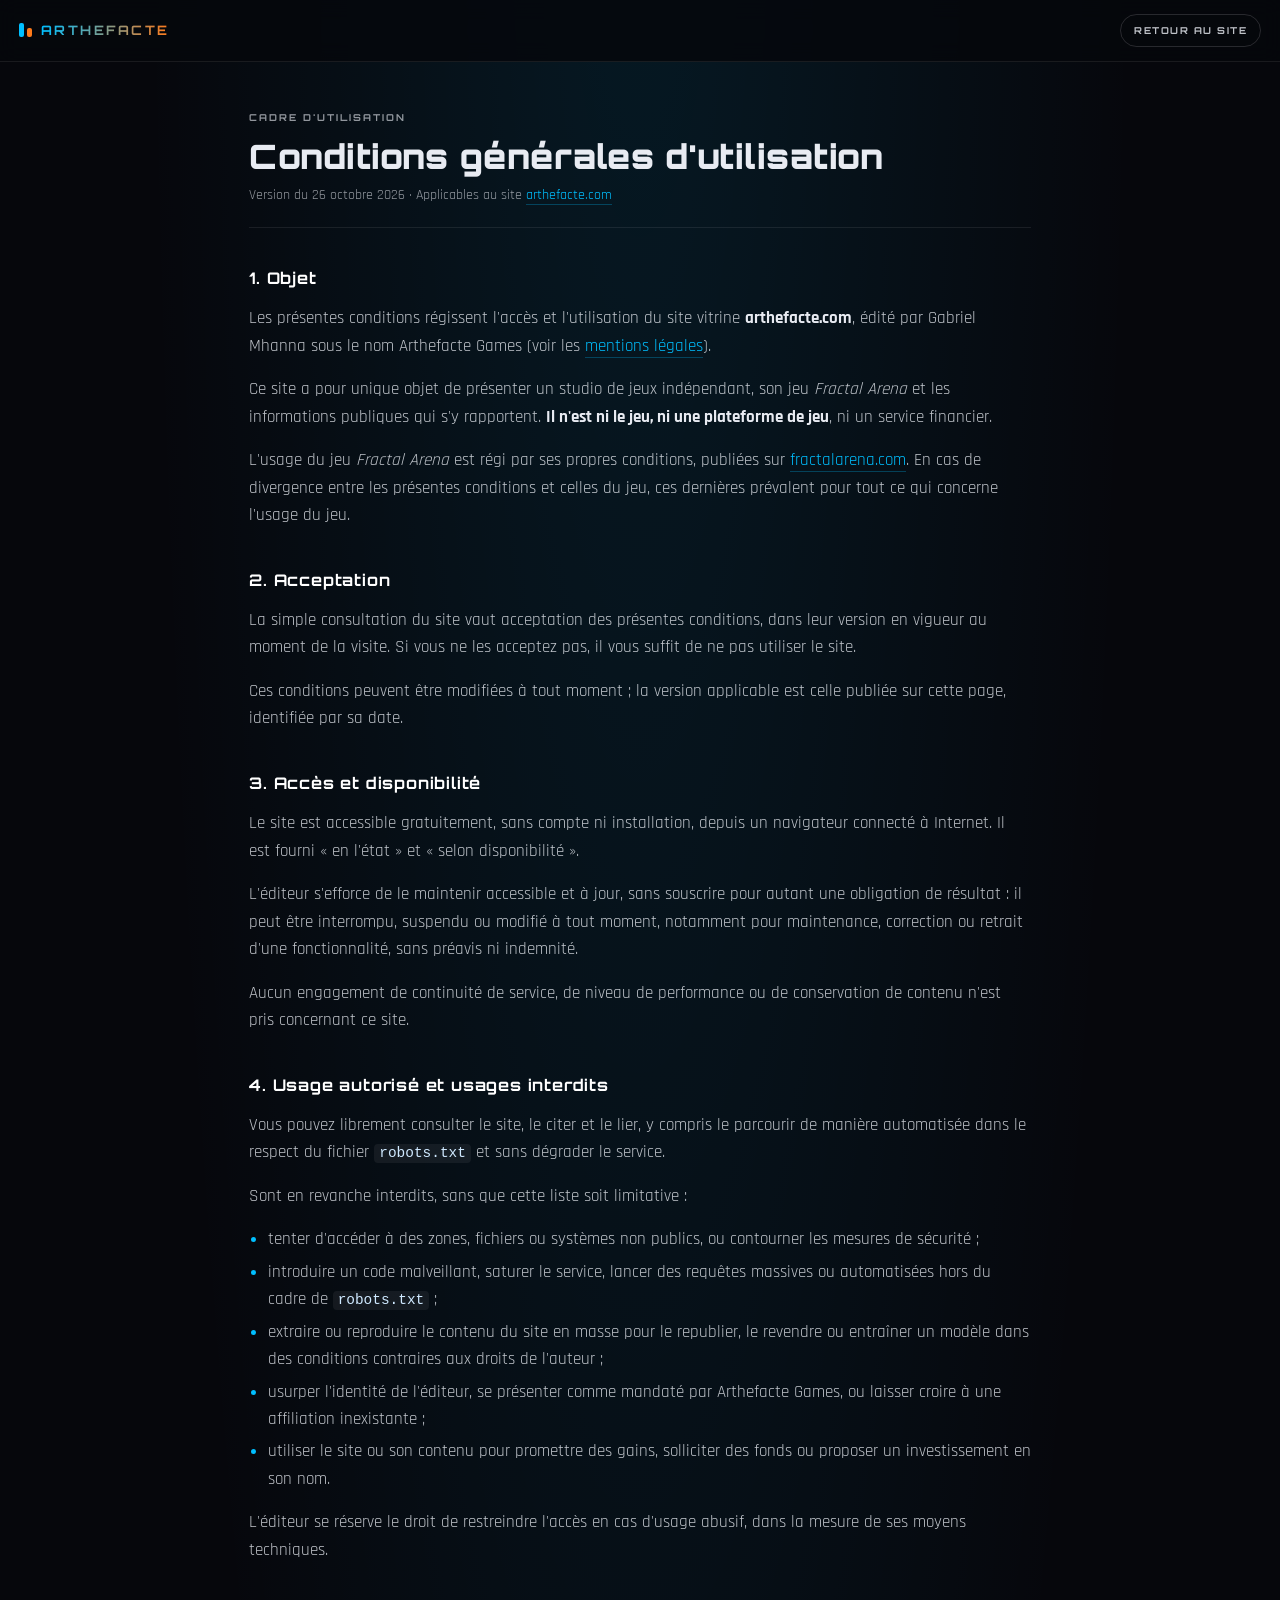
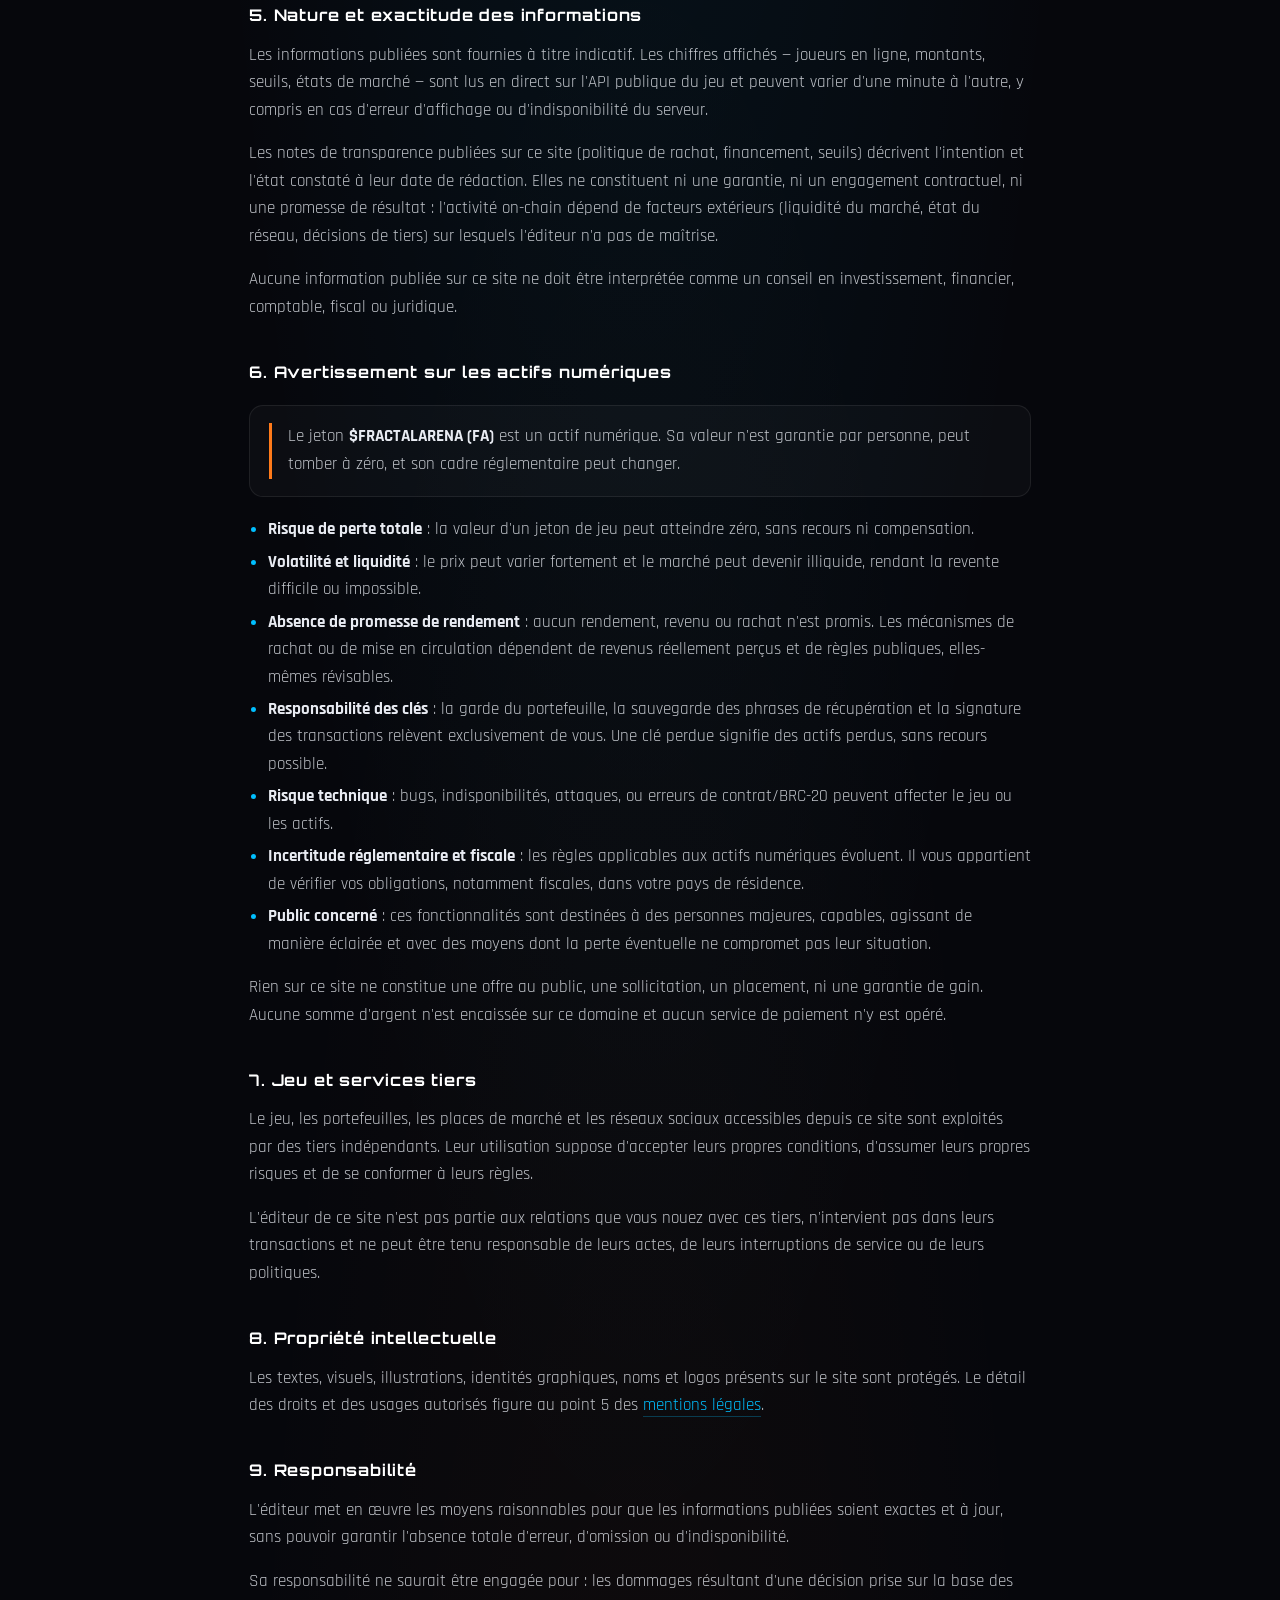
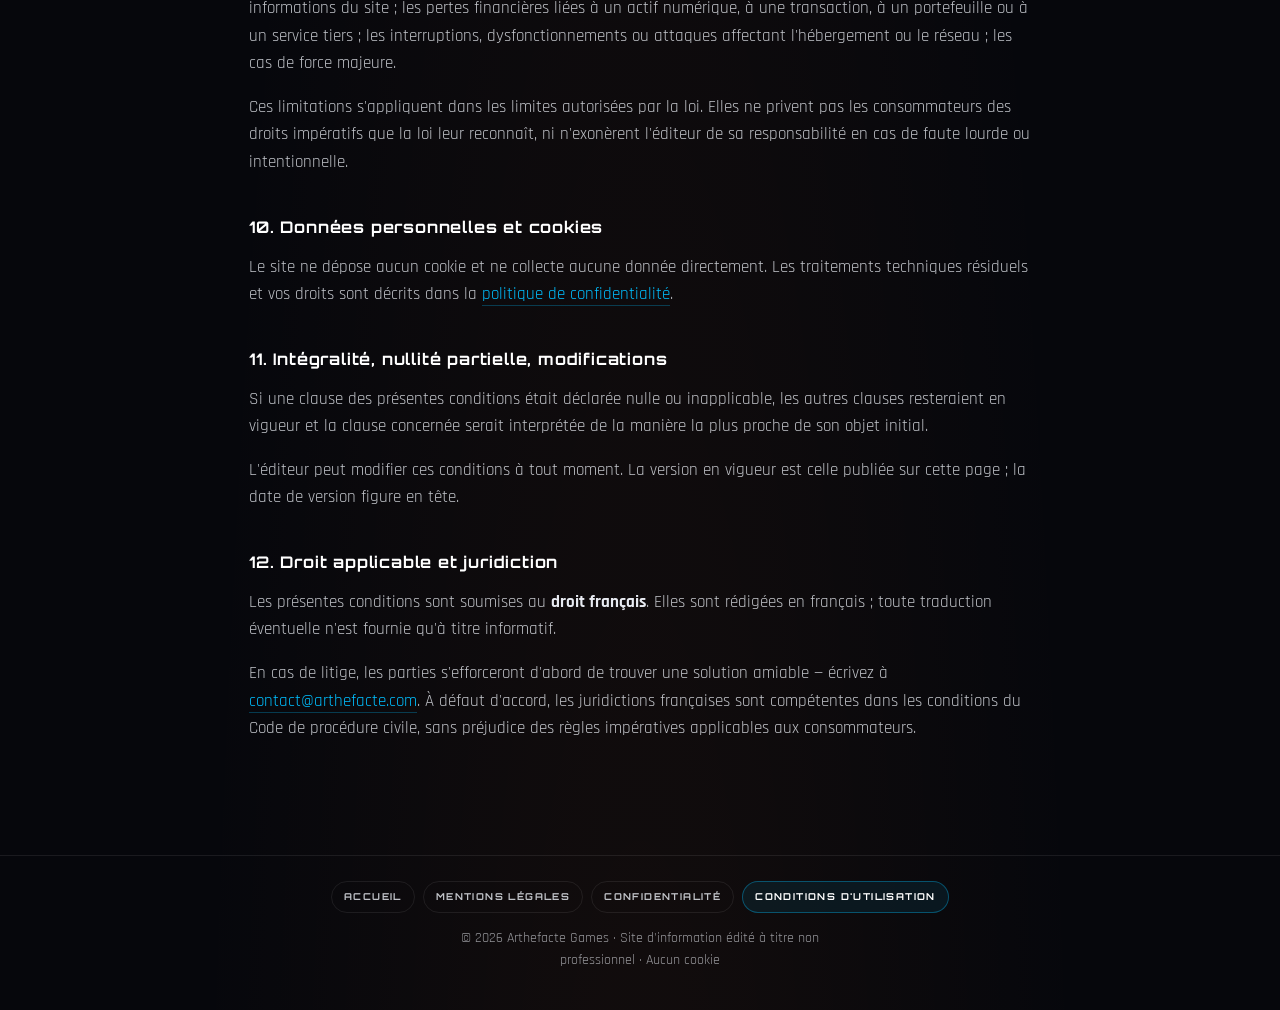
==== cgu.html @ fd3322dd "vitrine(juridique): pages légales LCEN/RGPD + polices auto-hébergées Aucune page légale n'existait s" ====
<!DOCTYPE html>
<html lang="fr">
<head>
<meta charset="UTF-8"/>
<meta name="viewport" content="width=device-width, initial-scale=1.0"/>
<meta http-equiv="Content-Security-Policy" content="default-src 'self'; script-src 'none'; style-src 'self' 'unsafe-inline'; font-src 'self'; img-src 'self' data:; connect-src 'none'; base-uri 'self'; form-action 'none'; object-src 'none'"/>
<title>Conditions d'utilisation — Arthefacte Games</title>
<meta name="description" content="Conditions d'utilisation du site arthefacte.com : site d'information, usage autorisé, avertissement sur les actifs numériques, responsabilité, droit applicable."/>
<link rel="canonical" href="https://arthefacte.com/cgu.html"/>
<meta name="robots" content="index,follow"/>
<meta name="theme-color" content="#06070c"/>
<link rel="icon" type="image/png" sizes="32x32" href="assets/favicon-32.png?v=2"/>
<link rel="stylesheet" href="assets/legal.css"/>
</head>
<body>

<header class="top">
  <a class="brand" href="/">
    <span class="mark"><i></i><i></i></span>
    <span class="name">ARTHEFACTE</span>
  </a>
  <a class="back" href="/">Retour au site</a>
</header>

<main>
  <div class="eyebrow">Cadre d'utilisation</div>
  <h1>Conditions générales d'utilisation</h1>
  <p class="updated">Version du 26 octobre 2026 · Applicables au site <a href="https://arthefacte.com/">arthefacte.com</a></p>

  <h2>1. Objet</h2>
  <p>Les présentes conditions régissent l'accès et l'utilisation du site vitrine <strong>arthefacte.com</strong>, édité par Gabriel Mhanna sous le nom Arthefacte Games (voir les <a href="mentions-legales.html">mentions légales</a>).</p>
  <p>Ce site a pour unique objet de présenter un studio de jeux indépendant, son jeu <em>Fractal Arena</em> et les informations publiques qui s'y rapportent. <strong>Il n'est ni le jeu, ni une plateforme de jeu</strong>, ni un service financier.</p>
  <p>L'usage du jeu <em>Fractal Arena</em> est régi par ses propres conditions, publiées sur <a href="https://fractalarena.com/" target="_blank" rel="noopener">fractalarena.com</a>. En cas de divergence entre les présentes conditions et celles du jeu, ces dernières prévalent pour tout ce qui concerne l'usage du jeu.</p>

  <h2>2. Acceptation</h2>
  <p>La simple consultation du site vaut acceptation des présentes conditions, dans leur version en vigueur au moment de la visite. Si vous ne les acceptez pas, il vous suffit de ne pas utiliser le site.</p>
  <p>Ces conditions peuvent être modifiées à tout moment ; la version applicable est celle publiée sur cette page, identifiée par sa date.</p>

  <h2>3. Accès et disponibilité</h2>
  <p>Le site est accessible gratuitement, sans compte ni installation, depuis un navigateur connecté à Internet. Il est fourni « en l'état » et « selon disponibilité ».</p>
  <p>L'éditeur s'efforce de le maintenir accessible et à jour, sans souscrire pour autant une obligation de résultat : il peut être interrompu, suspendu ou modifié à tout moment, notamment pour maintenance, correction ou retrait d'une fonctionnalité, sans préavis ni indemnité.</p>
  <p>Aucun engagement de continuité de service, de niveau de performance ou de conservation de contenu n'est pris concernant ce site.</p>

  <h2>4. Usage autorisé et usages interdits</h2>
  <p>Vous pouvez librement consulter le site, le citer et le lier, y compris le parcourir de manière automatisée dans le respect du fichier <code>robots.txt</code> et sans dégrader le service.</p>
  <p>Sont en revanche interdits, sans que cette liste soit limitative :</p>
  <ul>
    <li>tenter d'accéder à des zones, fichiers ou systèmes non publics, ou contourner les mesures de sécurité ;</li>
    <li>introduire un code malveillant, saturer le service, lancer des requêtes massives ou automatisées hors du cadre de <code>robots.txt</code> ;</li>
    <li>extraire ou reproduire le contenu du site en masse pour le republier, le revendre ou entraîner un modèle dans des conditions contraires aux droits de l'auteur ;</li>
    <li>usurper l'identité de l'éditeur, se présenter comme mandaté par Arthefacte Games, ou laisser croire à une affiliation inexistante ;</li>
    <li>utiliser le site ou son contenu pour promettre des gains, solliciter des fonds ou proposer un investissement en son nom.</li>
  </ul>
  <p>L'éditeur se réserve le droit de restreindre l'accès en cas d'usage abusif, dans la mesure de ses moyens techniques.</p>

  <h2>5. Nature et exactitude des informations</h2>
  <p>Les informations publiées sont fournies à titre indicatif. Les chiffres affichés — joueurs en ligne, montants, seuils, états de marché — sont lus en direct sur l'API publique du jeu et peuvent varier d'une minute à l'autre, y compris en cas d'erreur d'affichage ou d'indisponibilité du serveur.</p>
  <p>Les notes de transparence publiées sur ce site (politique de rachat, financement, seuils) décrivent l'intention et l'état constaté à leur date de rédaction. Elles ne constituent ni une garantie, ni un engagement contractuel, ni une promesse de résultat : l'activité on-chain dépend de facteurs extérieurs (liquidité du marché, état du réseau, décisions de tiers) sur lesquels l'éditeur n'a pas de maîtrise.</p>
  <p>Aucune information publiée sur ce site ne doit être interprétée comme un conseil en investissement, financier, comptable, fiscal ou juridique.</p>

  <h2>6. Avertissement sur les actifs numériques</h2>
  <div class="card">
    <p class="summary">Le jeton <strong>$FRACTALARENA (FA)</strong> est un actif numérique. Sa valeur n'est garantie par personne, peut tomber à zéro, et son cadre réglementaire peut changer.</p>
  </div>
  <ul>
    <li><strong>Risque de perte totale</strong> : la valeur d'un jeton de jeu peut atteindre zéro, sans recours ni compensation.</li>
    <li><strong>Volatilité et liquidité</strong> : le prix peut varier fortement et le marché peut devenir illiquide, rendant la revente difficile ou impossible.</li>
    <li><strong>Absence de promesse de rendement</strong> : aucun rendement, revenu ou rachat n'est promis. Les mécanismes de rachat ou de mise en circulation dépendent de revenus réellement perçus et de règles publiques, elles-mêmes révisables.</li>
    <li><strong>Responsabilité des clés</strong> : la garde du portefeuille, la sauvegarde des phrases de récupération et la signature des transactions relèvent exclusivement de vous. Une clé perdue signifie des actifs perdus, sans recours possible.</li>
    <li><strong>Risque technique</strong> : bugs, indisponibilités, attaques, ou erreurs de contrat/BRC-20 peuvent affecter le jeu ou les actifs.</li>
    <li><strong>Incertitude réglementaire et fiscale</strong> : les règles applicables aux actifs numériques évoluent. Il vous appartient de vérifier vos obligations, notamment fiscales, dans votre pays de résidence.</li>
    <li><strong>Public concerné</strong> : ces fonctionnalités sont destinées à des personnes majeures, capables, agissant de manière éclairée et avec des moyens dont la perte éventuelle ne compromet pas leur situation.</li>
  </ul>
  <p>Rien sur ce site ne constitue une offre au public, une sollicitation, un placement, ni une garantie de gain. Aucune somme d'argent n'est encaissée sur ce domaine et aucun service de paiement n'y est opéré.</p>

  <h2>7. Jeu et services tiers</h2>
  <p>Le jeu, les portefeuilles, les places de marché et les réseaux sociaux accessibles depuis ce site sont exploités par des tiers indépendants. Leur utilisation suppose d'accepter leurs propres conditions, d'assumer leurs propres risques et de se conformer à leurs règles.</p>
  <p>L'éditeur de ce site n'est pas partie aux relations que vous nouez avec ces tiers, n'intervient pas dans leurs transactions et ne peut être tenu responsable de leurs actes, de leurs interruptions de service ou de leurs politiques.</p>

  <h2>8. Propriété intellectuelle</h2>
  <p>Les textes, visuels, illustrations, identités graphiques, noms et logos présents sur le site sont protégés. Le détail des droits et des usages autorisés figure au point 5 des <a href="mentions-legales.html">mentions légales</a>.</p>

  <h2>9. Responsabilité</h2>
  <p>L'éditeur met en œuvre les moyens raisonnables pour que les informations publiées soient exactes et à jour, sans pouvoir garantir l'absence totale d'erreur, d'omission ou d'indisponibilité.</p>
  <p>Sa responsabilité ne saurait être engagée pour : les dommages résultant d'une décision prise sur la base des informations du site ; les pertes financières liées à un actif numérique, à une transaction, à un portefeuille ou à un service tiers ; les interruptions, dysfonctionnements ou attaques affectant l'hébergement ou le réseau ; les cas de force majeure.</p>
  <p>Ces limitations s'appliquent dans les limites autorisées par la loi. Elles ne privent pas les consommateurs des droits impératifs que la loi leur reconnaît, ni n'exonèrent l'éditeur de sa responsabilité en cas de faute lourde ou intentionnelle.</p>

  <h2>10. Données personnelles et cookies</h2>
  <p>Le site ne dépose aucun cookie et ne collecte aucune donnée directement. Les traitements techniques résiduels et vos droits sont décrits dans la <a href="confidentialite.html">politique de confidentialité</a>.</p>

  <h2>11. Intégralité, nullité partielle, modifications</h2>
  <p>Si une clause des présentes conditions était déclarée nulle ou inapplicable, les autres clauses resteraient en vigueur et la clause concernée serait interprétée de la manière la plus proche de son objet initial.</p>
  <p>L'éditeur peut modifier ces conditions à tout moment. La version en vigueur est celle publiée sur cette page ; la date de version figure en tête.</p>

  <h2>12. Droit applicable et juridiction</h2>
  <p>Les présentes conditions sont soumises au <strong>droit français</strong>. Elles sont rédigées en français ; toute traduction éventuelle n'est fournie qu'à titre informatif.</p>
  <p>En cas de litige, les parties s'efforceront d'abord de trouver une solution amiable — écrivez à <a href="mailto:contact@arthefacte.com">contact@arthefacte.com</a>. À défaut d'accord, les juridictions françaises sont compétentes dans les conditions du Code de procédure civile, sans préjudice des règles impératives applicables aux consommateurs.</p>
</main>

<footer>
  <nav class="links" aria-label="Pages juridiques">
    <a href="/">Accueil</a>
    <a href="mentions-legales.html">Mentions légales</a>
    <a href="confidentialite.html">Confidentialité</a>
    <a href="cgu.html" aria-current="page">Conditions d'utilisation</a>
  </nav>
  <small>© 2026 Arthefacte Games · Site d'information édité à titre non professionnel · Aucun cookie</small>
</footer>

</body>
</html>
---- assets/legal.css ----
/* ==========================================================================
   Pages juridiques — arthefacte.com
   Autonome : aucune requête externe (polices auto-hébergées, zéro JavaScript).
   ========================================================================== */
@import url("fonts.css");

:root{
  --c1:#00BFFF; --c2:#FF7A1A;
  --bg:#06070c; --bg2:#0a0c14;
  --panel:rgba(255,255,255,0.028);
  --line:rgba(255,255,255,0.08); --line-2:rgba(255,255,255,0.14);
  --ink:#e8ebf2; --ink-dim:rgba(232,235,242,0.82); --ink-faint:rgba(232,235,242,0.62);
  --radius:14px;
}
*{margin:0;padding:0;box-sizing:border-box}
html{scroll-behavior:smooth;overflow-x:hidden}
body{
  font-family:'Rajdhani',system-ui,sans-serif;
  background:
    radial-gradient(ellipse at 50% -10%, rgba(0,191,255,.10), transparent 55%),
    radial-gradient(ellipse at 50% 120%, rgba(255,122,26,.06), transparent 50%),
    var(--bg);
  color:var(--ink);
  font-size:17px; line-height:1.62;
  -webkit-font-smoothing:antialiased;
  min-height:100vh;
}
::selection{background:rgba(0,191,255,.28);color:#fff}
a{color:var(--c1);text-decoration:none;border-bottom:1px solid rgba(0,191,255,.28)}
a:hover{border-bottom-color:var(--c1);color:#7fdcff}
:focus-visible{outline:2px solid var(--c1);outline-offset:3px;border-radius:4px}

/* ---------- barre ---------- */
.top{
  position:sticky;top:0;z-index:10;
  display:flex;align-items:center;justify-content:space-between;gap:1rem;
  padding:.85rem 1.2rem;
  background:rgba(6,7,12,.86);
  border-bottom:1px solid var(--line);
  backdrop-filter:blur(10px);
}
.brand{display:inline-flex;align-items:center;gap:.55rem;text-decoration:none;border:0}
.brand .name{
  font-family:'Orbitron',sans-serif;font-size:13px;font-weight:700;letter-spacing:2.5px;
  background:linear-gradient(90deg,var(--c1),var(--c2));
  -webkit-background-clip:text;background-clip:text;-webkit-text-fill-color:transparent;
}
.brand .mark{display:inline-flex;gap:3px}
.brand .mark i{width:5px;height:14px;border-radius:2px;background:var(--c1);display:block}
.brand .mark i:last-child{background:var(--c2);height:9px;margin-top:5px}
.back{
  font-family:'Orbitron',sans-serif;font-size:9.5px;font-weight:700;letter-spacing:1.5px;
  text-transform:uppercase;color:var(--ink-dim);border:1px solid var(--line-2);
  padding:.5rem .8rem;border-radius:999px;text-decoration:none;
}
.back:hover{color:#fff;background:rgba(255,255,255,.04);border-bottom-color:var(--line-2)}

/* ---------- corps ---------- */
main{max-width:820px;margin:0 auto;padding:3rem 1.2rem 4rem}
.eyebrow{
  font-family:'Orbitron',sans-serif;font-size:9.5px;font-weight:700;letter-spacing:2px;
  text-transform:uppercase;color:var(--ink-faint);margin-bottom:.7rem;
}
h1{
  font-family:'Orbitron',sans-serif;font-size:clamp(1.5rem,4vw,2.1rem);font-weight:900;
  letter-spacing:.5px;line-height:1.2;margin-bottom:.5rem;
}
.updated{color:var(--ink-faint);font-size:.9rem;margin-bottom:2.2rem;
  padding-bottom:1.2rem;border-bottom:1px solid var(--line)}
h2{
  font-family:'Orbitron',sans-serif;font-size:1rem;font-weight:700;letter-spacing:.8px;
  margin:2.4rem 0 .8rem;color:#fff;
}
h3{font-family:'Rajdhani',sans-serif;font-size:1.05rem;font-weight:700;margin:1.5rem 0 .4rem;color:#fff}
p,ul,ol,dl{margin-bottom:1rem;color:var(--ink-dim)}
li{margin:.3rem 0 .3rem 1.15rem}
li::marker{color:var(--c1)}
strong{color:var(--ink);font-weight:700}
code{
  font-family:ui-monospace,Menlo,Consolas,monospace;font-size:.85em;
  background:rgba(255,255,255,.06);padding:.1em .35em;border-radius:4px;color:#cfe9ff;
}
.card{
  background:var(--panel);border:1px solid var(--line);border-radius:var(--radius);
  padding:1.1rem 1.2rem;margin:1.2rem 0;
}
.card p:last-child,.card ul:last-child{margin-bottom:0}
dl.grid{display:grid;grid-template-columns:minmax(9rem,auto) 1fr;gap:.35rem 1rem;margin:0 0 1rem}
dl.grid dt{font-family:'Orbitron',sans-serif;font-size:9.5px;letter-spacing:1.2px;
  text-transform:uppercase;color:var(--ink-faint);padding-top:.28rem}
dl.grid dd{color:var(--ink-dim)}
@media(max-width:520px){dl.grid{grid-template-columns:1fr;gap:0}dl.grid dd{margin-bottom:.7rem}}
.summary{border-left:3px solid var(--c2);padding-left:1rem;color:var(--ink-dim)}
table{width:100%;border-collapse:collapse;margin:1rem 0;font-size:.94rem}
th,td{text-align:left;padding:.55rem .6rem;border-bottom:1px solid var(--line);vertical-align:top;color:var(--ink-dim)}
th{font-family:'Orbitron',sans-serif;font-size:9.5px;letter-spacing:1.2px;text-transform:uppercase;color:var(--ink-faint)}

/* ---------- pied ---------- */
footer{
  border-top:1px solid var(--line);margin-top:2rem;padding:1.6rem 1.2rem 2.4rem;
  display:flex;flex-direction:column;align-items:center;gap:.9rem;text-align:center;
}
.links{display:flex;gap:.5rem;flex-wrap:wrap;justify-content:center}
.links a{
  font-family:'Orbitron',sans-serif;font-size:9.5px;font-weight:700;letter-spacing:1.4px;
  text-transform:uppercase;color:var(--ink-dim);border:1px solid var(--line);
  padding:.45rem .75rem;border-radius:999px;
}
.links a:hover,.links a[aria-current="page"]{color:#fff;background:rgba(0,191,255,.08);border-color:rgba(0,191,255,.35)}
footer small{color:var(--ink-faint);font-size:.85rem;max-width:52ch}
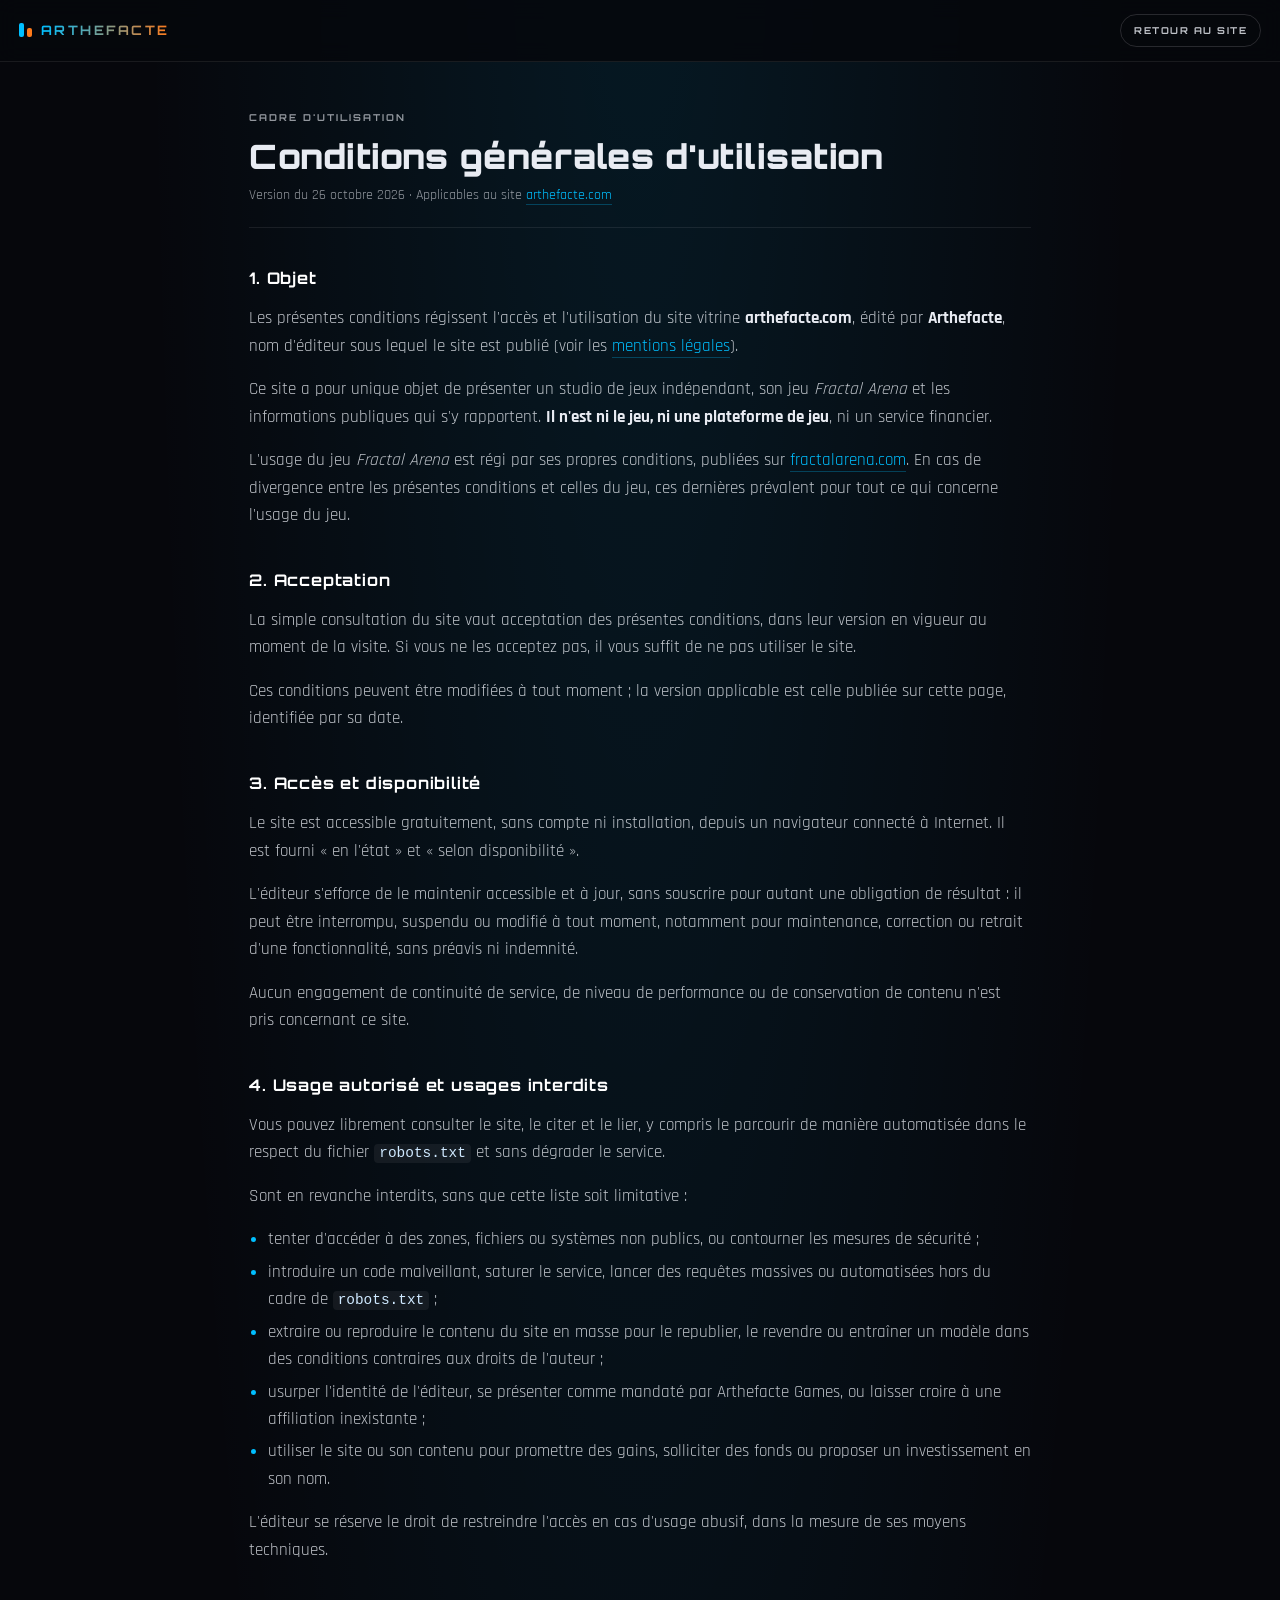
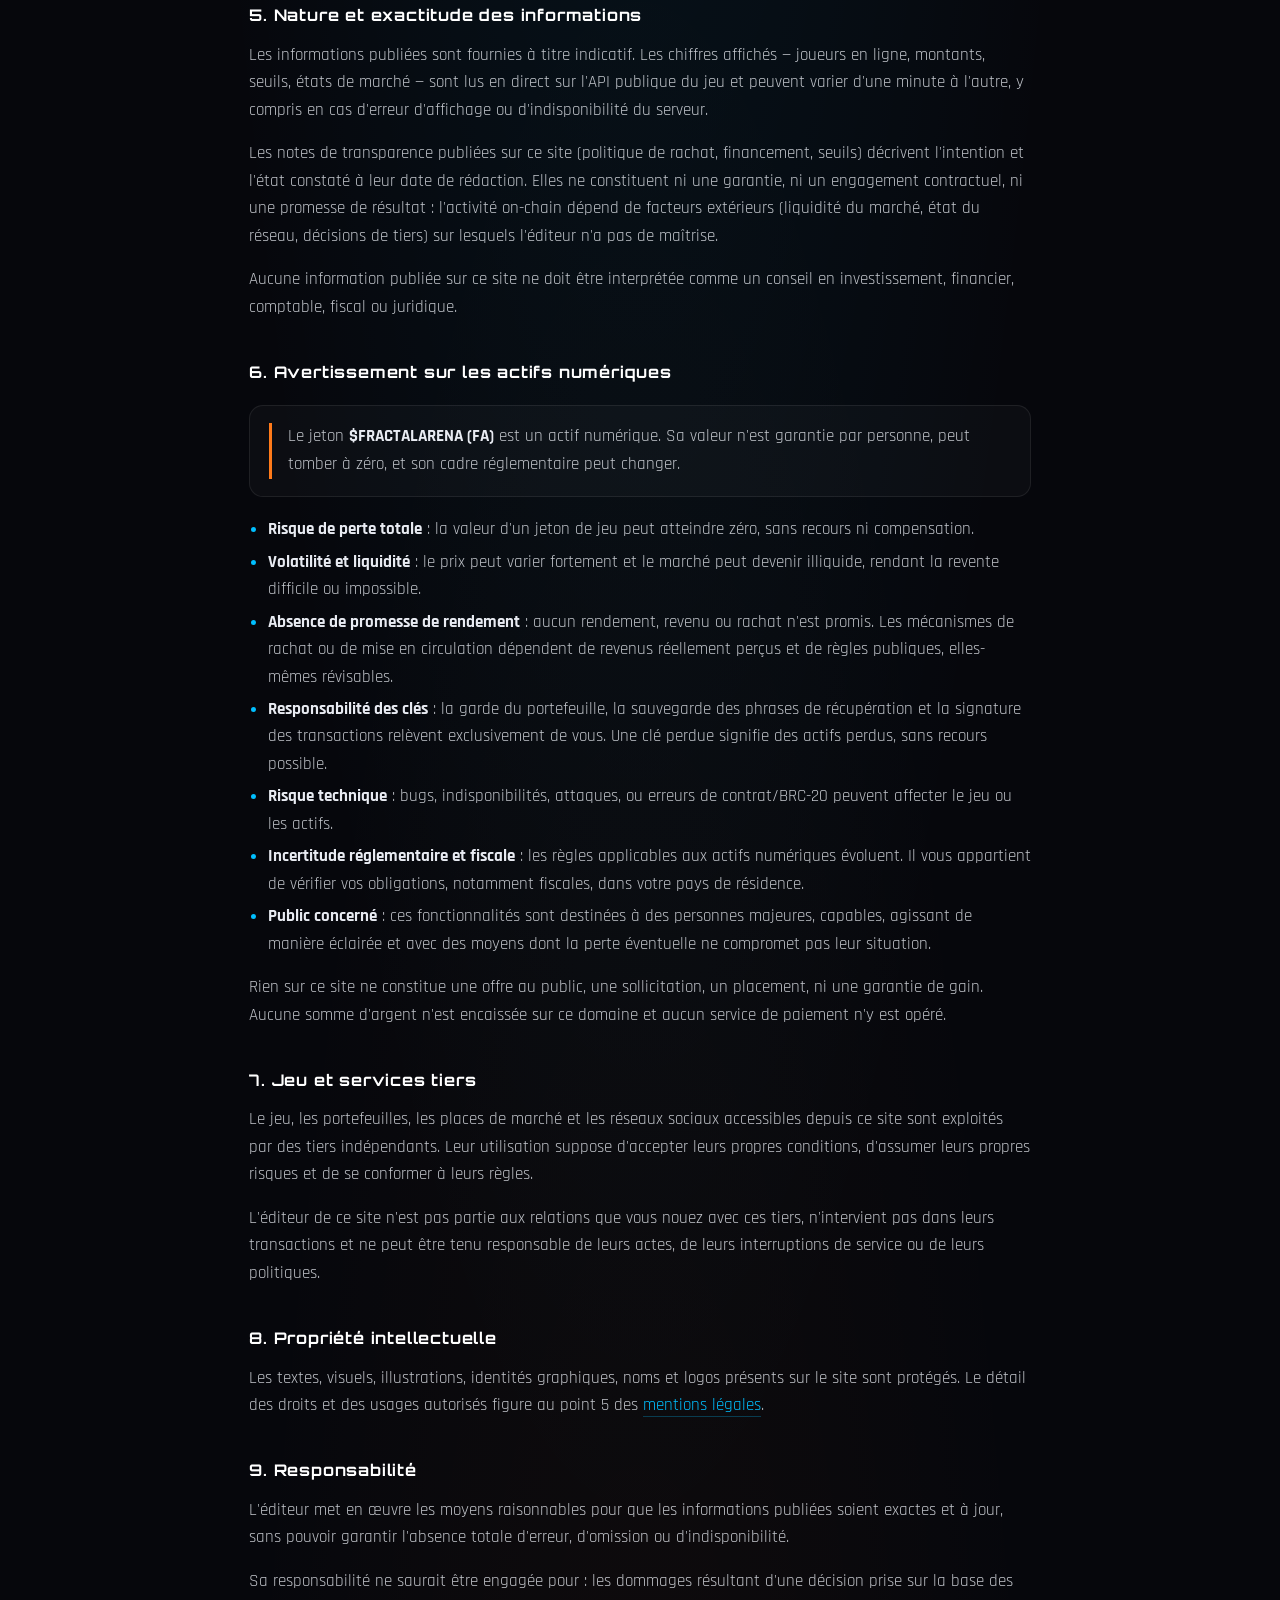
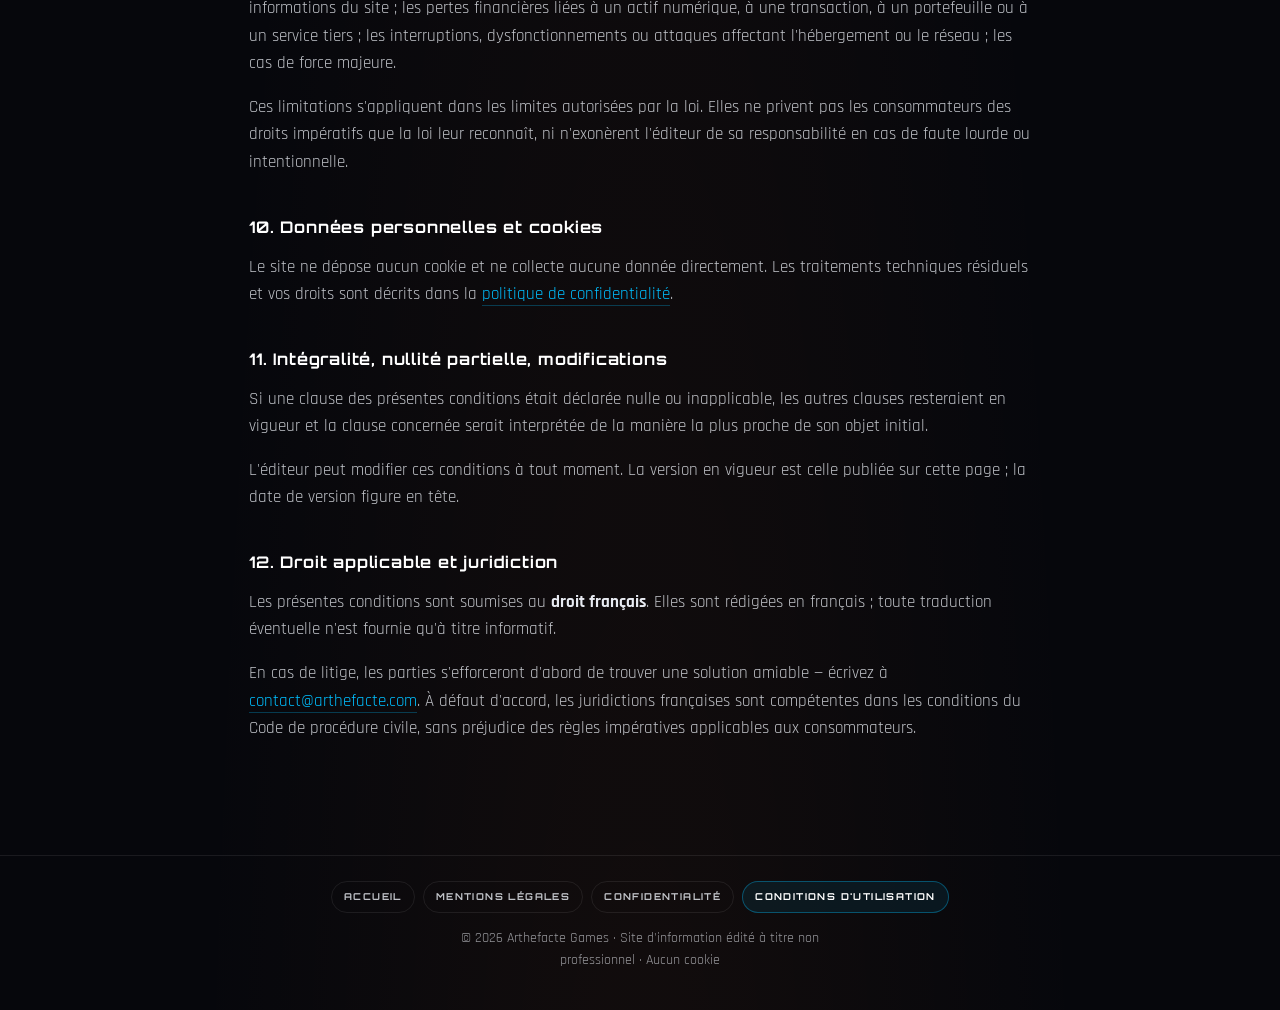
==== commit 5349ef78: "vitrine(juridique): l'éditeur publie sous le pseudo Arthefacte, identité civile non publiée (LCEN 6-" ====
--- a/cgu.html
+++ b/cgu.html
@@ -28,7 +28,7 @@
   <p class="updated">Version du 26 octobre 2026 · Applicables au site <a href="https://arthefacte.com/">arthefacte.com</a></p>
 
   <h2>1. Objet</h2>
-  <p>Les présentes conditions régissent l'accès et l'utilisation du site vitrine <strong>arthefacte.com</strong>, édité par Gabriel Mhanna sous le nom Arthefacte Games (voir les <a href="mentions-legales.html">mentions légales</a>).</p>
+  <p>Les présentes conditions régissent l'accès et l'utilisation du site vitrine <strong>arthefacte.com</strong>, édité par <strong>Arthefacte</strong>, nom d'éditeur sous lequel le site est publié (voir les <a href="mentions-legales.html">mentions légales</a>).</p>
   <p>Ce site a pour unique objet de présenter un studio de jeux indépendant, son jeu <em>Fractal Arena</em> et les informations publiques qui s'y rapportent. <strong>Il n'est ni le jeu, ni une plateforme de jeu</strong>, ni un service financier.</p>
   <p>L'usage du jeu <em>Fractal Arena</em> est régi par ses propres conditions, publiées sur <a href="https://fractalarena.com/" target="_blank" rel="noopener">fractalarena.com</a>. En cas de divergence entre les présentes conditions et celles du jeu, ces dernières prévalent pour tout ce qui concerne l'usage du jeu.</p>
 
